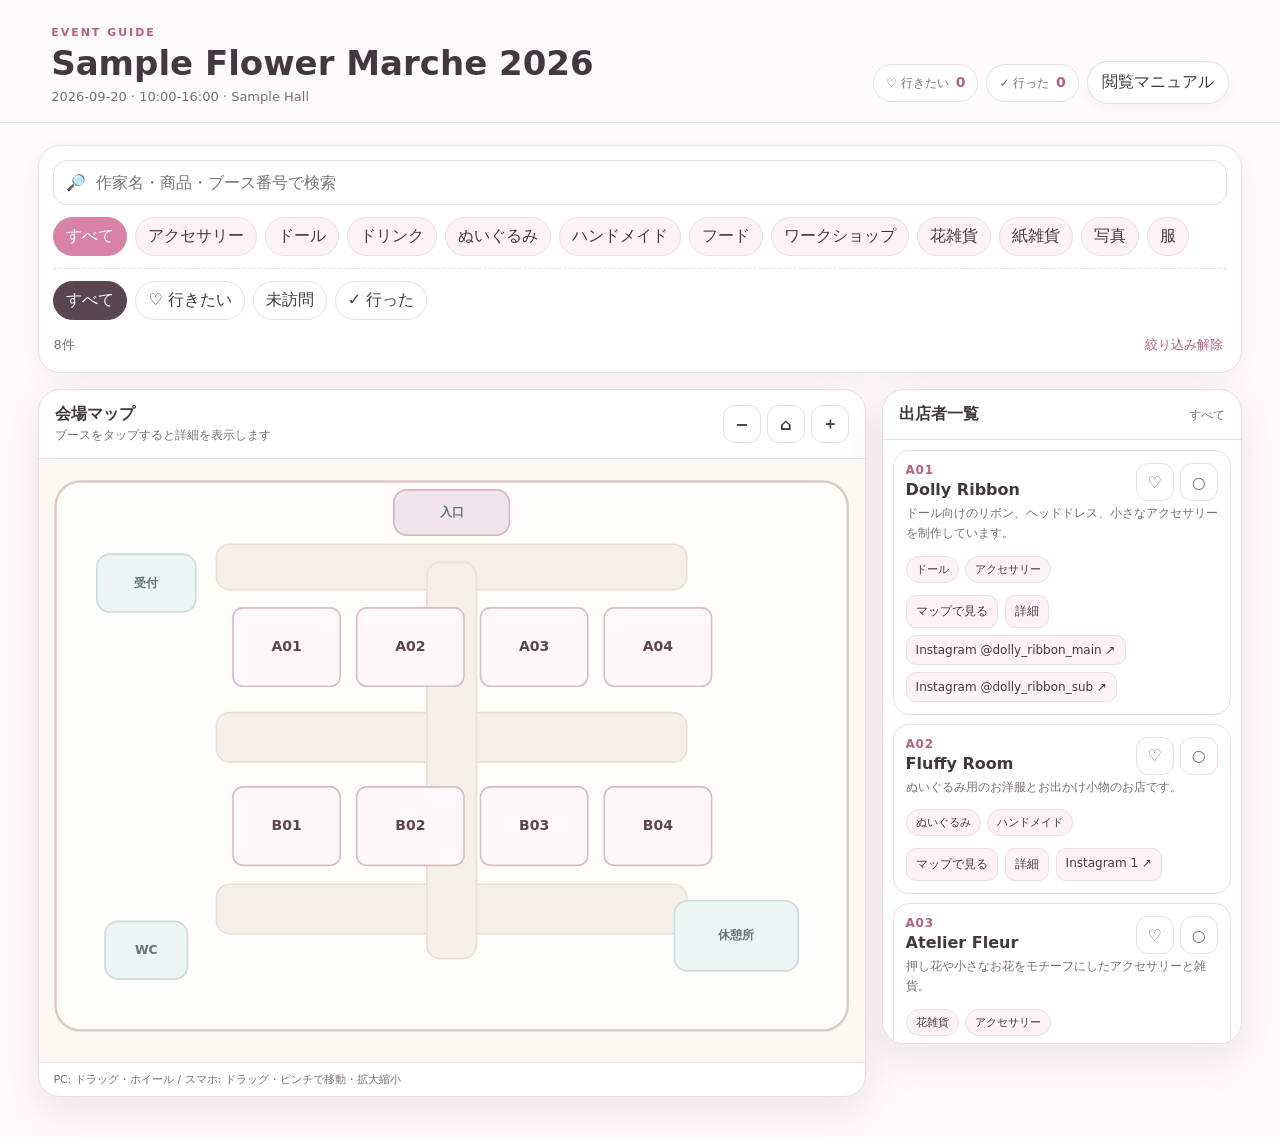
==== index.html @ e11d677e "Add files via upload" ====
<!DOCTYPE html>
<html lang="ja">
<head>
  <meta charset="UTF-8">
  <meta name="viewport" content="width=device-width, initial-scale=1.0, viewport-fit=cover">
  <meta name="theme-color" content="#f8eef3">
  <title>Marche Booth Map v1.6</title>
  <link rel="stylesheet" href="css/style.css">
</head>
<body>
  <header class="app-header">
    <div>
      <p class="eyebrow">EVENT GUIDE</p>
      <h1 id="eventName">Marche Booth Map</h1>
      <p id="eventMeta" class="event-meta"></p>
    </div>
    <div class="header-actions">
      <div class="favorite-summary" aria-label="お気に入り状況">
        <span>♡ 行きたい <strong id="favoriteCount">0</strong></span>
        <span>✓ 行った <strong id="visitedCount">0</strong></span>
      </div>
      <a class="soft-button" href="manual/viewer_manual.html" target="_blank" rel="noopener">閲覧マニュアル</a>
    </div>
  </header>

  <main class="app-shell">
    <section class="control-panel" aria-label="検索と絞り込み">
      <label class="search-box">
        <span>🔎</span>
        <input id="searchInput" type="search" placeholder="作家名・商品・ブース番号で検索" autocomplete="off">
      </label>
      <div id="categoryFilters" class="category-filters" aria-label="カテゴリ"></div>
      <div class="favorite-mode-bar" aria-label="お気に入り表示切替">
        <button class="mode-chip active" type="button" data-view-mode="all">すべて</button>
        <button class="mode-chip" type="button" data-view-mode="favorites">♡ 行きたい</button>
        <button class="mode-chip" type="button" data-view-mode="unvisited">未訪問</button>
        <button class="mode-chip" type="button" data-view-mode="visited">✓ 行った</button>
      </div>
      <div class="result-summary">
        <span id="resultCount">0件</span>
        <button id="clearFiltersBtn" class="text-button" type="button">絞り込み解除</button>
      </div>
    </section>

    <section class="main-grid">
      <div class="map-card">
        <div class="map-toolbar">
          <div>
            <strong>会場マップ</strong>
            <span>ブースをタップすると詳細を表示します</span>
          </div>
          <div class="zoom-controls" aria-label="地図操作">
            <button id="zoomOutBtn" type="button" aria-label="縮小">−</button>
            <button id="resetViewBtn" type="button" aria-label="全体表示">⌂</button>
            <button id="zoomInBtn" type="button" aria-label="拡大">＋</button>
          </div>
        </div>
        <div id="mapViewport" class="map-viewport" tabindex="0" aria-label="会場マップ。ドラッグで移動できます">
          <svg id="venueMap" class="venue-map" viewBox="0 0 1000 700" role="img" aria-labelledby="mapTitle mapDesc">
            <title id="mapTitle">マルシェ会場マップ</title>
            <desc id="mapDesc">入口、通路、設備、出店ブースを表示した会場図です。</desc>
            <g id="mapContent"></g>
          </svg>
        </div>
        <p class="map-hint">PC: ドラッグ・ホイール / スマホ: ドラッグ・ピンチで移動・拡大縮小</p>
      </div>

      <aside class="list-card">
        <div class="list-header">
          <strong>出店者一覧</strong>
          <span id="listModeLabel">すべて</span>
        </div>
        <div id="exhibitorList" class="exhibitor-list"></div>
      </aside>
    </section>
  </main>

  <div id="detailBackdrop" class="detail-backdrop" hidden></div>
  <section id="detailSheet" class="detail-sheet" aria-live="polite" aria-label="出店者詳細" hidden>
    <button id="closeDetailBtn" class="close-button" type="button" aria-label="閉じる">×</button>
    <div id="detailContent"></div>
  </section>

  <div id="toast" class="toast" role="status" aria-live="polite"></div>

  <script src="js/config.js"></script>
  <script src="js/app.js"></script>
</body>
</html>
---- css/style.css ----
[hidden] { display: none !important; }
:root {
  --bg: #fffafc;
  --surface: #ffffff;
  --surface-soft: #fdf3f7;
  --line: #eadde4;
  --text: #433840;
  --muted: #7b6d76;
  --accent: #d883a5;
  --accent-deep: #b85f82;
  --accent-soft: #f5dce6;
  --shadow: 0 14px 40px rgba(95, 63, 78, 0.12);
  --radius: 22px;
}
* { box-sizing: border-box; }
html, body { margin: 0; min-height: 100%; font-family: "Yu Gothic UI", "Meiryo", system-ui, sans-serif; color: var(--text); background: var(--bg); }
button, input, a { font: inherit; }
button, a { -webkit-tap-highlight-color: transparent; }
.app-header { display:flex; justify-content:space-between; gap:24px; align-items:flex-end; padding:26px clamp(18px,4vw,54px) 18px; border-bottom:1px solid var(--line); background:rgba(255,250,252,.94); position:sticky; top:0; z-index:20; backdrop-filter:blur(12px); }
.eyebrow { margin:0 0 4px; font-size:11px; letter-spacing:.18em; color:var(--accent-deep); font-weight:700; }
h1 { margin:0; font-size:clamp(22px,3vw,34px); }
.event-meta { margin:6px 0 0; color:var(--muted); font-size:13px; }
.header-actions { display:flex; gap:8px; flex-wrap:wrap; }
.soft-button { border:1px solid var(--line); background:var(--surface); color:var(--text); text-decoration:none; padding:10px 14px; border-radius:999px; cursor:pointer; box-shadow:0 4px 12px rgba(95,63,78,.05); }
.soft-button:hover { border-color:#d7bcc8; background:var(--surface-soft); }
.app-shell { padding:22px clamp(14px,3vw,40px) 40px; max-width:1500px; margin:0 auto; }
.control-panel { background:var(--surface); border:1px solid var(--line); border-radius:var(--radius); padding:14px; box-shadow:0 8px 26px rgba(95,63,78,.06); margin-bottom:16px; }
.search-box { display:flex; align-items:center; gap:10px; background:#fff; border:1px solid var(--line); border-radius:14px; padding:0 12px; }
.search-box input { width:100%; border:0; outline:0; padding:12px 0; background:transparent; color:var(--text); }
.category-filters { display:flex; gap:8px; flex-wrap:wrap; margin-top:12px; }
.category-chip { border:1px solid var(--line); background:var(--surface-soft); color:var(--text); padding:8px 12px; border-radius:999px; cursor:pointer; }
.category-chip.active { background:var(--accent); border-color:var(--accent); color:white; }
.result-summary { display:flex; justify-content:space-between; align-items:center; margin-top:12px; color:var(--muted); font-size:13px; }
.text-button { border:0; background:none; color:var(--accent-deep); cursor:pointer; padding:4px; }
.main-grid { display:grid; grid-template-columns:minmax(0,1fr) 360px; gap:16px; align-items:start; }
.map-card, .list-card { background:var(--surface); border:1px solid var(--line); border-radius:var(--radius); box-shadow:var(--shadow); overflow:hidden; }
.map-toolbar, .list-header { padding:14px 16px; display:flex; justify-content:space-between; gap:14px; align-items:center; border-bottom:1px solid var(--line); }
.map-toolbar strong, .list-header strong { display:block; }
.map-toolbar span, .list-header span { display:block; margin-top:2px; color:var(--muted); font-size:12px; }
.zoom-controls { display:flex; gap:6px; }
.zoom-controls button { width:38px; height:38px; border-radius:12px; border:1px solid var(--line); background:#fff; cursor:pointer; font-weight:700; color:var(--text); }
.map-viewport { position:relative; overflow:hidden; height:min(67vh,720px); min-height:480px; touch-action:none; background:#fbf8f4; cursor:grab; }
.map-viewport.dragging { cursor:grabbing; }
.venue-map { width:100%; height:100%; transform-origin:0 0; user-select:none; }
.map-hint { margin:0; padding:9px 14px; border-top:1px solid var(--line); color:var(--muted); font-size:11px; }
.exhibitor-list { max-height:min(67vh,720px); overflow:auto; padding:10px; }
.exhibitor-item { border:1px solid var(--line); border-radius:16px; padding:12px; margin-bottom:9px; background:#fff; transition:.18s ease; }
.exhibitor-item:hover { transform:translateY(-1px); border-color:#d9bdc9; box-shadow:0 8px 18px rgba(95,63,78,.07); }
.exhibitor-top { display:flex; justify-content:space-between; gap:10px; align-items:flex-start; }
.booth-label { font-size:12px; font-weight:800; letter-spacing:.06em; color:var(--accent-deep); }
.exhibitor-name { margin:3px 0 5px; font-size:16px; }
.exhibitor-desc { color:var(--muted); font-size:12px; line-height:1.65; margin:0; }
.item-actions { display:flex; gap:7px; margin-top:10px; flex-wrap:wrap; }
.item-actions button, .item-actions a { border:1px solid var(--line); background:var(--surface-soft); color:var(--text); border-radius:10px; padding:7px 9px; text-decoration:none; cursor:pointer; font-size:12px; }
.favorite-button.active { background:#fff0f5; color:#b84f78; border-color:#efbed0; }
.empty-state { color:var(--muted); text-align:center; padding:35px 14px; line-height:1.8; }
.detail-backdrop { position:fixed; inset:0; background:rgba(48,36,43,.25); z-index:49; }
.detail-sheet { position:fixed; z-index:50; top:92px; right:22px; width:min(420px,calc(100vw - 28px)); max-height:calc(100vh - 115px); overflow:auto; background:white; border:1px solid var(--line); border-radius:24px; box-shadow:0 24px 70px rgba(57,39,49,.24); padding:22px; }
.close-button { position:absolute; top:12px; right:12px; width:34px; height:34px; border-radius:50%; border:1px solid var(--line); background:white; cursor:pointer; font-size:20px; }
.detail-booth { color:var(--accent-deep); font-weight:800; letter-spacing:.08em; font-size:13px; }
.detail-title { font-size:25px; margin:5px 42px 8px 0; }
.detail-description { color:var(--muted); line-height:1.8; }
.tags { display:flex; gap:6px; flex-wrap:wrap; margin:12px 0; }
.tag { padding:5px 9px; background:var(--surface-soft); border:1px solid var(--line); border-radius:999px; font-size:11px; }
.detail-links { display:grid; grid-template-columns:1fr 1fr; gap:8px; margin-top:16px; }
.detail-links a, .detail-links button { text-align:center; border-radius:12px; padding:10px; border:1px solid var(--line); background:#fff; color:var(--text); text-decoration:none; cursor:pointer; }
.detail-links .primary { background:var(--accent); border-color:var(--accent); color:white; }
.toast { position:fixed; left:50%; bottom:22px; transform:translate(-50%,20px); opacity:0; pointer-events:none; background:#433840; color:white; padding:10px 16px; border-radius:999px; z-index:80; transition:.2s ease; font-size:13px; }
.toast.show { opacity:1; transform:translate(-50%,0); }
/* SVG */
.venue-bg { fill:#fffdfa; stroke:#d8ccc4; stroke-width:3; }
.zone-label { fill:#8c777f; font-size:18px; font-weight:700; letter-spacing:.08em; }
.aisle { fill:#f5efe9; stroke:#eadfd6; stroke-width:2; }
.facility { fill:#edf4f4; stroke:#cbdcdc; stroke-width:2; }
.facility-text { fill:#5f7575; font-size:15px; font-weight:700; text-anchor:middle; dominant-baseline:middle; }
.entrance { fill:#f1e5ec; stroke:#d8b5c5; stroke-width:2; }
.booth rect { fill:#fff7fa; stroke:#d9bdc9; stroke-width:2; rx:12; transition:.15s ease; }
.booth text { fill:#5b4650; font-size:17px; font-weight:800; text-anchor:middle; dominant-baseline:middle; pointer-events:none; }
.booth { cursor:pointer; }
.booth:hover rect { fill:#f9e7ee; stroke:#c9819f; stroke-width:3; }
.booth.filtered-out { opacity:.18; }
.booth.match rect { fill:#f7d8e4; stroke:#c86f92; stroke-width:4; }
.booth.favorite rect { stroke:#d29542; stroke-width:4; stroke-dasharray:8 5; }
.booth.selected rect { fill:#efbdd0; stroke:#a94b70; stroke-width:5; }
.booth .heart { fill:#c26c8d; font-size:14px; }
@media (max-width: 920px) {
  .app-header { position:static; align-items:flex-start; flex-direction:column; gap:12px; }
  .main-grid { grid-template-columns:1fr; }
  .list-card { order:2; }
  .exhibitor-list { max-height:none; }
  .map-viewport { min-height:430px; height:60vh; }
  .detail-sheet { top:auto; right:10px; left:10px; bottom:10px; width:auto; max-height:72vh; border-radius:24px; }
}
@media (max-width: 560px) {
  .app-header { padding:20px 14px 14px; }
  .app-shell { padding:12px 10px 28px; }
  .map-toolbar { align-items:flex-start; }
  .map-toolbar > div:first-child span { max-width:190px; }
  .map-viewport { min-height:390px; height:54vh; }
  .detail-links { grid-template-columns:1fr; }
}

/* v1.5 favorite / visit planner */
.favorite-summary { display:flex; gap:8px; flex-wrap:wrap; align-items:center; }
.favorite-summary span { border:1px solid var(--line); background:var(--surface); border-radius:999px; padding:9px 12px; font-size:12px; color:var(--muted); white-space:nowrap; }
.favorite-summary strong { color:var(--accent-deep); margin-left:3px; font-size:14px; }
.favorite-mode-bar { display:flex; gap:8px; flex-wrap:wrap; margin-top:12px; padding-top:12px; border-top:1px dashed var(--line); }
.mode-chip { border:1px solid var(--line); background:#fff; color:var(--text); padding:8px 12px; border-radius:999px; cursor:pointer; }
.mode-chip.active { background:#594651; border-color:#594651; color:#fff; }
.quick-state-actions { display:flex; gap:6px; }
.favorite-button, .visited-button { width:38px; height:38px; border-radius:12px; border:1px solid var(--line); background:#fff; color:var(--muted); cursor:pointer; font-weight:800; }
.favorite-button.active { background:#fff0f5; color:#b84f78; border-color:#efbed0; }
.visited-button.active { background:#edf7f0; color:#397652; border-color:#b9d9c5; }
.exhibitor-item.is-visited { background:#fbfdfb; }
.status-badge { display:inline-flex; align-items:center; padding:4px 8px; border-radius:999px; margin:2px 5px 2px 0; font-size:10px; font-weight:700; border:1px solid var(--line); }
.status-badge.favorite { color:#ad5577; background:#fff0f5; border-color:#efcad8; }
.status-badge.visited { color:#397652; background:#edf7f0; border-color:#c5dfce; }
.status-badge.neutral { color:var(--muted); background:#fafafa; }
.detail-status { margin:5px 0 8px; }
.favorite-actions { margin-top:18px; }
.detail-links .visited-primary { background:#5d8f70; border-color:#5d8f70; color:#fff; }
.booth.visited rect { fill:#eef7f1; stroke:#5f9372; stroke-width:4; }
.booth.favorite:not(.visited) rect { stroke:#d29542; stroke-width:4; stroke-dasharray:8 5; }
.booth .status-mark { fill:#9b5873; font-size:16px; font-weight:900; text-anchor:end; dominant-baseline:middle; pointer-events:none; }
.booth.visited .status-mark { fill:#397652; }
.booth.selected rect { fill:#efbdd0; stroke:#a94b70; stroke-width:5; }
@media (max-width: 920px) {
  .favorite-summary { width:100%; }
}
@media (max-width: 560px) {
  .favorite-mode-bar { display:grid; grid-template-columns:1fr 1fr; }
  .mode-chip { width:100%; }
}
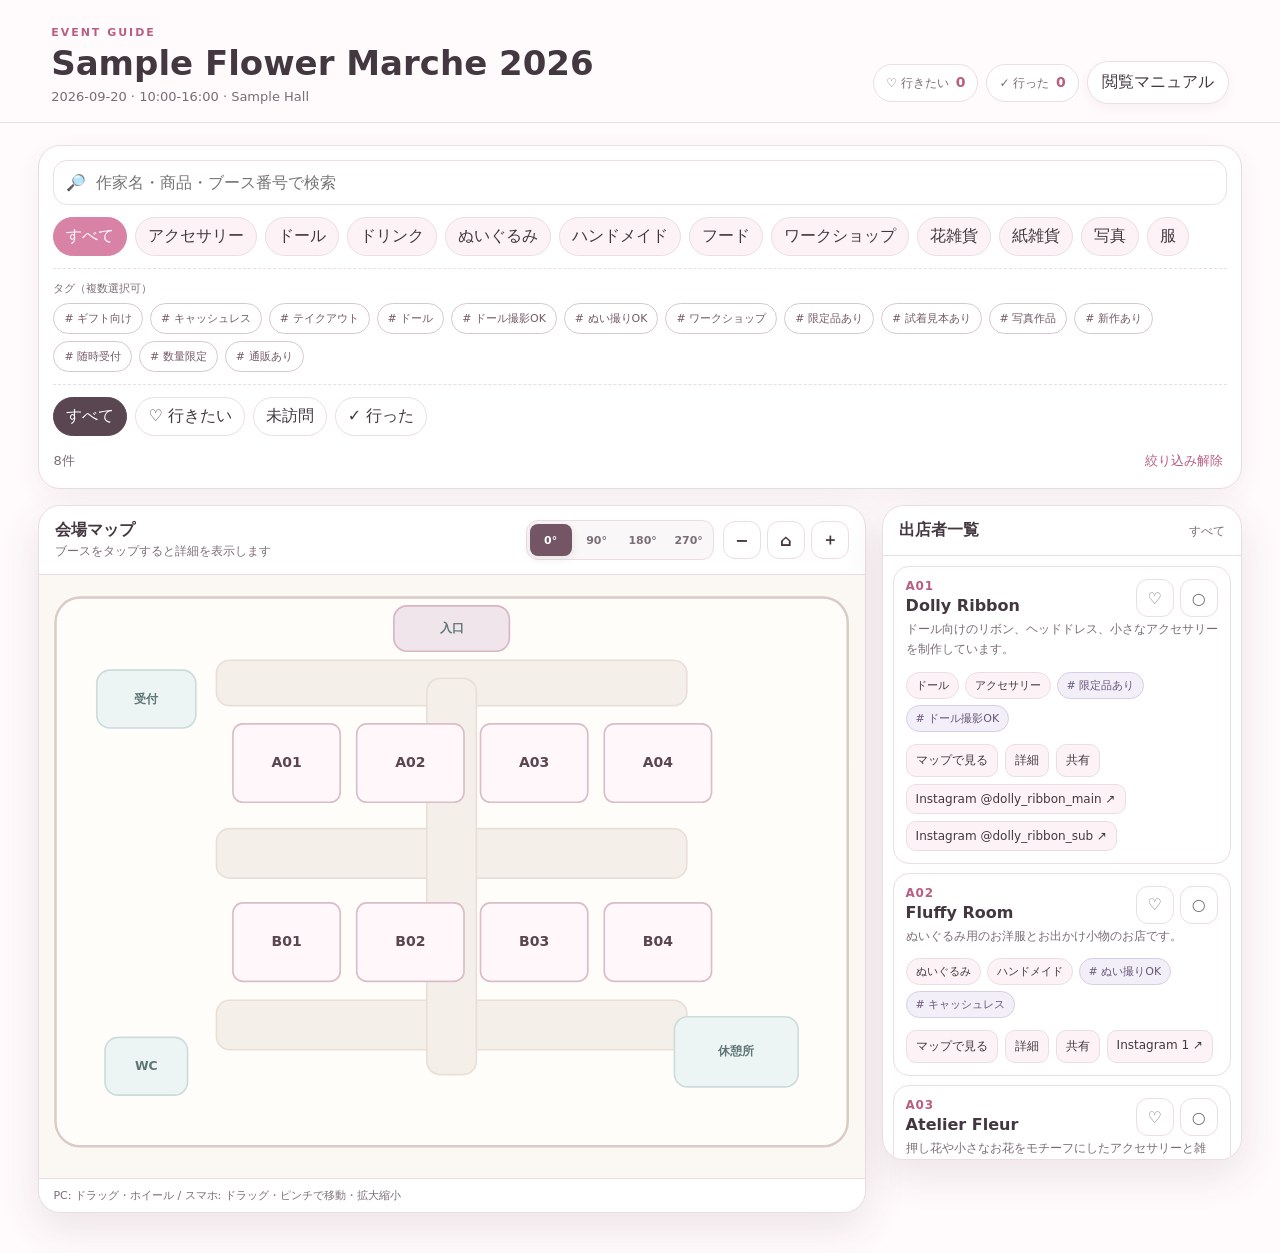
==== commit 154485f5: "Add files via upload" ====
--- a/index.html
+++ b/index.html
@@ -4,7 +4,7 @@
   <meta charset="UTF-8">
   <meta name="viewport" content="width=device-width, initial-scale=1.0, viewport-fit=cover">
   <meta name="theme-color" content="#f8eef3">
-  <title>Marche Booth Map v1.6</title>
+  <title>Marche Booth Map v1.7</title>
   <link rel="stylesheet" href="css/style.css">
 </head>
 <body>
@@ -30,6 +30,7 @@
         <input id="searchInput" type="search" placeholder="作家名・商品・ブース番号で検索" autocomplete="off">
       </label>
       <div id="categoryFilters" class="category-filters" aria-label="カテゴリ"></div>
+      <div class="tag-filter-section"><span class="filter-label">タグ（複数選択可）</span><div id="tagFilters" class="tag-filters" aria-label="タグ"></div></div>
       <div class="favorite-mode-bar" aria-label="お気に入り表示切替">
         <button class="mode-chip active" type="button" data-view-mode="all">すべて</button>
         <button class="mode-chip" type="button" data-view-mode="favorites">♡ 行きたい</button>
@@ -49,17 +50,17 @@
             <strong>会場マップ</strong>
             <span>ブースをタップすると詳細を表示します</span>
           </div>
-          <div class="zoom-controls" aria-label="地図操作">
+          <div class="map-action-stack"><div class="rotation-controls" aria-label="地図の方向"><button type="button" data-rotation="0" class="active">0°</button><button type="button" data-rotation="90">90°</button><button type="button" data-rotation="180">180°</button><button type="button" data-rotation="270">270°</button></div><div class="zoom-controls" aria-label="地図操作">
             <button id="zoomOutBtn" type="button" aria-label="縮小">−</button>
             <button id="resetViewBtn" type="button" aria-label="全体表示">⌂</button>
             <button id="zoomInBtn" type="button" aria-label="拡大">＋</button>
-          </div>
+          </div></div>
         </div>
         <div id="mapViewport" class="map-viewport" tabindex="0" aria-label="会場マップ。ドラッグで移動できます">
           <svg id="venueMap" class="venue-map" viewBox="0 0 1000 700" role="img" aria-labelledby="mapTitle mapDesc">
             <title id="mapTitle">マルシェ会場マップ</title>
             <desc id="mapDesc">入口、通路、設備、出店ブースを表示した会場図です。</desc>
-            <g id="mapContent"></g>
+            <g id="mapRotationLayer"><g id="mapContent"></g></g>
           </svg>
         </div>
         <p class="map-hint">PC: ドラッグ・ホイール / スマホ: ドラッグ・ピンチで移動・拡大縮小</p>
--- a/css/style.css
+++ b/css/style.css
@@ -131,3 +131,21 @@
   .favorite-mode-bar { display:grid; grid-template-columns:1fr 1fr; }
   .mode-chip { width:100%; }
 }
+
+/* v1.7 share / tag filter / map rotation */
+.tag-filter-section { margin-top:12px; padding-top:12px; border-top:1px dashed var(--line); }
+.filter-label { display:block; color:var(--muted); font-size:11px; margin-bottom:7px; }
+.tag-filters { display:flex; gap:7px; flex-wrap:wrap; }
+.tag-filter-chip { border:1px solid #d9c7d0; background:#fff; color:#735966; padding:7px 10px; border-radius:999px; cursor:pointer; font-size:11px; }
+.tag-filter-chip.active { background:#785c6b; color:#fff; border-color:#785c6b; }
+.filter-empty { color:var(--muted); font-size:11px; }
+.feature-tag { background:#f3eff8; border-color:#d8cde6; color:#68557a; }
+.map-action-stack { display:flex; align-items:center; gap:9px; flex-wrap:wrap; justify-content:flex-end; }
+.rotation-controls { display:flex; gap:4px; padding:3px; border:1px solid var(--line); border-radius:12px; background:#faf7f8; }
+.rotation-controls button { min-width:42px; height:32px; border:0; border-radius:8px; background:transparent; color:var(--muted); cursor:pointer; font-size:11px; font-weight:700; }
+.rotation-controls button.active { background:#745565; color:#fff; box-shadow:0 2px 8px rgba(72,48,61,.12); }
+@media (max-width: 560px) {
+  .map-action-stack { width:100%; justify-content:flex-start; }
+  .rotation-controls { order:2; width:100%; }
+  .rotation-controls button { flex:1; }
+}
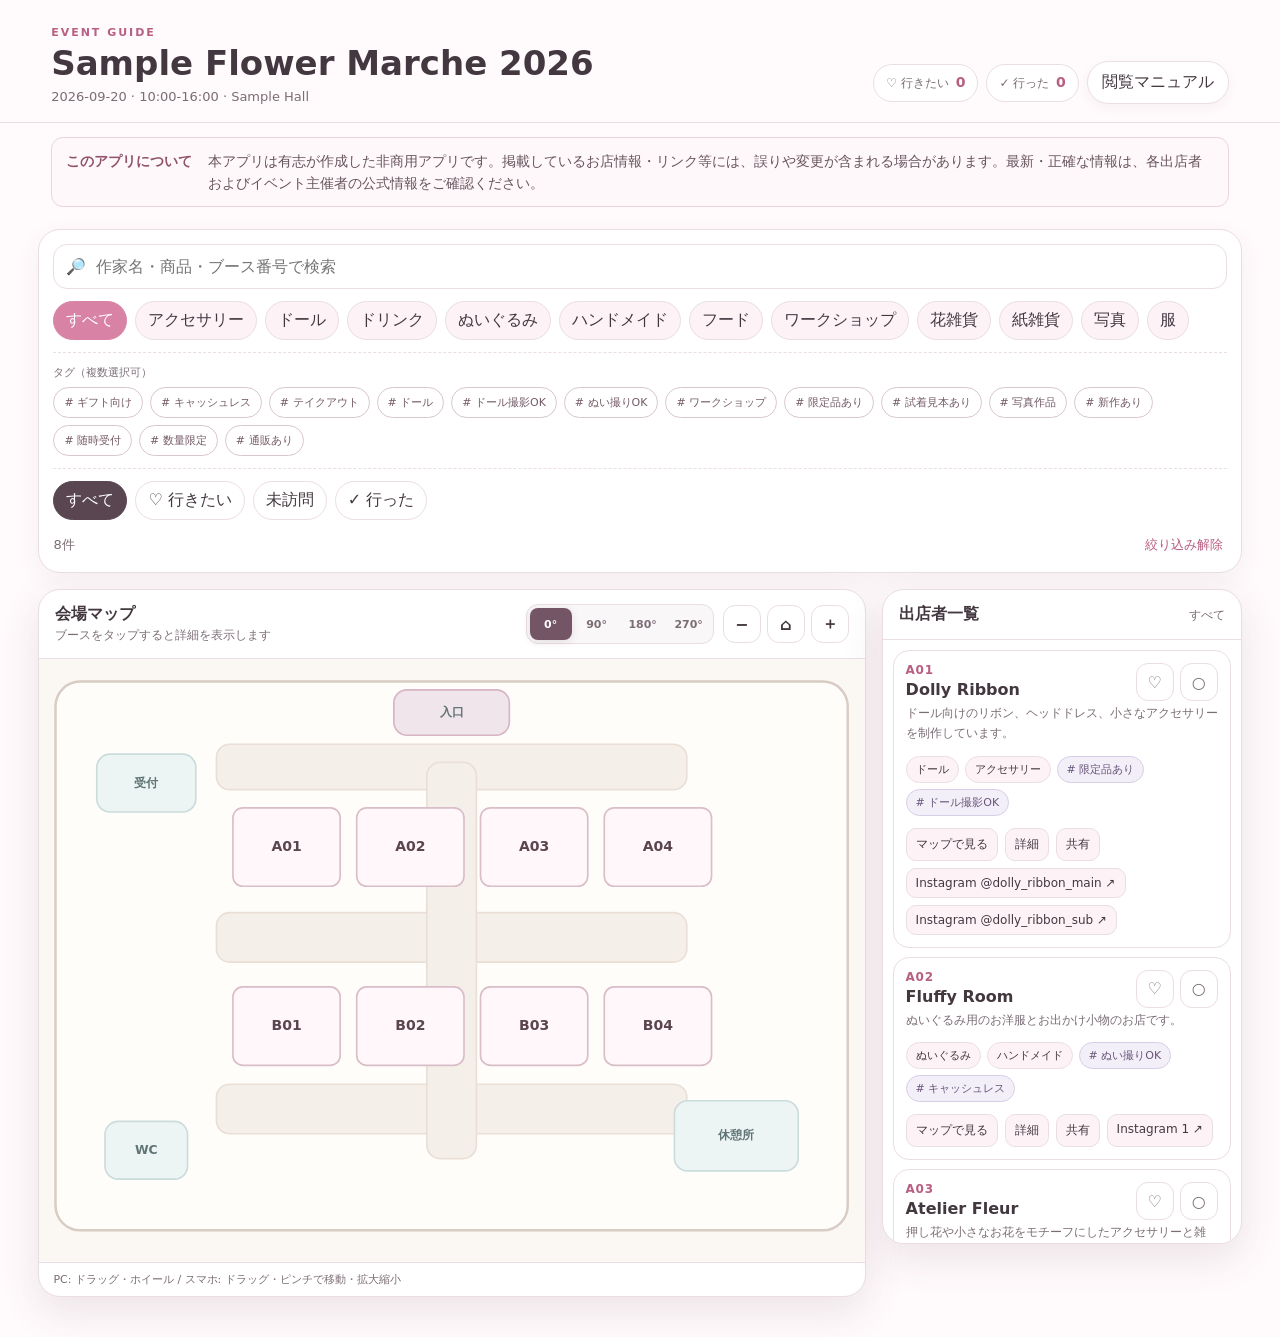
==== commit ba595f3d: "Add files via upload" ====
--- a/index.html
+++ b/index.html
@@ -4,7 +4,7 @@
   <meta charset="UTF-8">
   <meta name="viewport" content="width=device-width, initial-scale=1.0, viewport-fit=cover">
   <meta name="theme-color" content="#f8eef3">
-  <title>Marche Booth Map v1.7</title>
+  <title>Marche Booth Map v1.7.1</title>
   <link rel="stylesheet" href="css/style.css">
 </head>
 <body>
@@ -22,6 +22,11 @@
       <a class="soft-button" href="manual/viewer_manual.html" target="_blank" rel="noopener">閲覧マニュアル</a>
     </div>
   </header>
+
+  <section class="app-disclaimer" aria-label="このアプリについて">
+    <strong>このアプリについて</strong>
+    <span>本アプリは有志が作成した非商用アプリです。掲載しているお店情報・リンク等には、誤りや変更が含まれる場合があります。最新・正確な情報は、各出店者およびイベント主催者の公式情報をご確認ください。</span>
+  </section>
 
   <main class="app-shell">
     <section class="control-panel" aria-label="検索と絞り込み">
--- a/css/style.css
+++ b/css/style.css
@@ -149,3 +149,22 @@
   .rotation-controls { order:2; width:100%; }
   .rotation-controls button { flex:1; }
 }
+
+/* v1.7.1 non-commercial / information disclaimer */
+.app-disclaimer {
+  display:flex;
+  gap:10px 16px;
+  align-items:flex-start;
+  margin:14px clamp(18px,4vw,54px) 0;
+  padding:12px 14px;
+  border:1px solid #ead5df;
+  border-radius:12px;
+  background:#fff8fb;
+  color:#67545d;
+  font-size:.86rem;
+  line-height:1.6;
+}
+.app-disclaimer strong { color:#8f526a; white-space:nowrap; }
+@media (max-width: 680px) {
+  .app-disclaimer { margin:10px 14px 0; flex-direction:column; gap:4px; }
+}
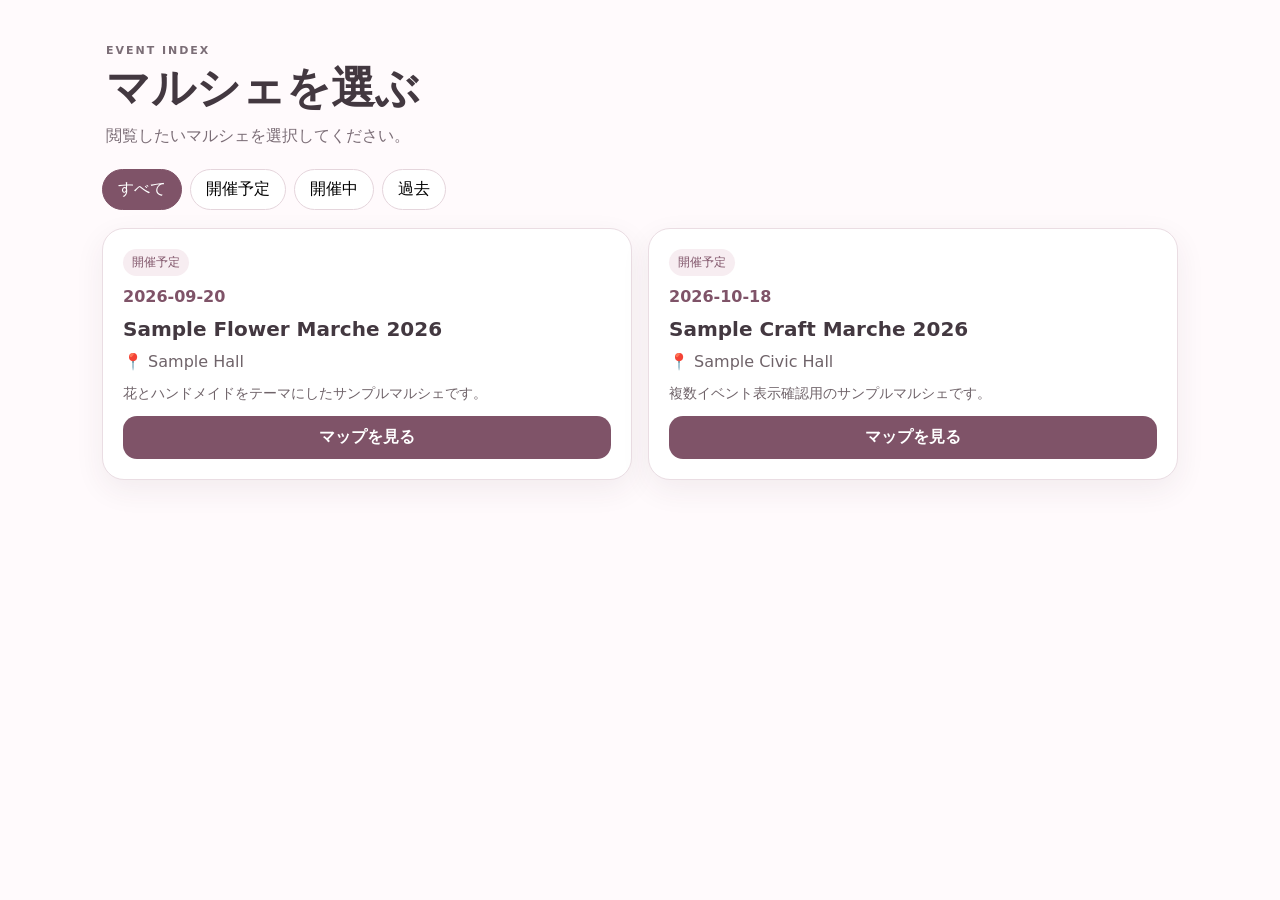
==== commit fe0e94b7: "Add files via upload" ====
--- a/index.html
+++ b/index.html
@@ -4,17 +4,34 @@
   <meta charset="UTF-8">
   <meta name="viewport" content="width=device-width, initial-scale=1.0, viewport-fit=cover">
   <meta name="theme-color" content="#f8eef3">
-  <title>Marche Booth Map v1.7.1</title>
+  <title>Marche Booth Map v1.8</title>
   <link rel="stylesheet" href="css/style.css">
 </head>
 <body>
-  <header class="app-header">
+  <section id="eventPicker" class="event-picker" aria-label="マルシェ選択">
+    <div class="event-picker-head">
+      <p class="eyebrow">EVENT INDEX</p>
+      <h1>マルシェを選ぶ</h1>
+      <p>閲覧したいマルシェを選択してください。</p>
+    </div>
+    <div class="event-tabs" aria-label="イベント状態">
+      <button class="event-tab active" type="button" data-event-status="all">すべて</button>
+      <button class="event-tab" type="button" data-event-status="upcoming">開催予定</button>
+      <button class="event-tab" type="button" data-event-status="ongoing">開催中</button>
+      <button class="event-tab" type="button" data-event-status="past">過去</button>
+    </div>
+    <div id="eventList" class="event-list"></div>
+  </section>
+
+  <div id="appContent" hidden>
+<header class="app-header">
     <div>
       <p class="eyebrow">EVENT GUIDE</p>
       <h1 id="eventName">Marche Booth Map</h1>
       <p id="eventMeta" class="event-meta"></p>
     </div>
     <div class="header-actions">
+      <a class="soft-button" href="./" id="eventListLink">← マルシェ一覧</a>
       <div class="favorite-summary" aria-label="お気に入り状況">
         <span>♡ 行きたい <strong id="favoriteCount">0</strong></span>
         <span>✓ 行った <strong id="visitedCount">0</strong></span>
@@ -89,6 +106,8 @@
 
   <div id="toast" class="toast" role="status" aria-live="polite"></div>
 
+  </div>
+
   <script src="js/config.js"></script>
   <script src="js/app.js"></script>
 </body>
--- a/css/style.css
+++ b/css/style.css
@@ -168,3 +168,6 @@
 @media (max-width: 680px) {
   .app-disclaimer { margin:10px 14px 0; flex-direction:column; gap:4px; }
 }
+
+/* v1.8 multiple events */
+.event-picker{max-width:1120px;margin:0 auto;padding:34px 22px 60px}.event-picker-head{padding:10px 4px 22px}.event-picker-head h1{margin:2px 0 8px;font-size:clamp(28px,4vw,44px)}.event-picker-head p{margin:0;color:var(--muted,#776b71)}.event-tabs{display:flex;gap:8px;flex-wrap:wrap;margin:0 0 18px}.event-tab{border:1px solid #e5d5dc;background:#fff;border-radius:999px;padding:9px 15px;cursor:pointer}.event-tab.active{background:#7f5368;color:#fff;border-color:#7f5368}.event-list{display:grid;grid-template-columns:repeat(auto-fit,minmax(270px,1fr));gap:16px}.event-card{display:flex;flex-direction:column;gap:11px;padding:20px;border:1px solid #eadde3;border-radius:22px;background:#fff;box-shadow:0 10px 30px rgba(76,48,61,.07)}.event-card h2{margin:0;font-size:20px}.event-card .event-date{font-weight:700;color:#7f5368}.event-card .event-venue,.event-card .event-description{color:#6f6369}.event-card .event-description{font-size:14px;line-height:1.65}.event-card .event-open{margin-top:auto;display:inline-flex;justify-content:center;text-decoration:none;background:#7f5368;color:#fff;border-radius:14px;padding:11px 14px;font-weight:700}.event-status-badge{align-self:flex-start;font-size:12px;border-radius:999px;padding:5px 9px;background:#f7edf1;color:#7f5368}.event-empty{grid-column:1/-1;padding:35px;text-align:center;border:1px dashed #dccbd3;border-radius:20px;color:#75686e;background:#fff}.header-actions #eventListLink{white-space:nowrap}
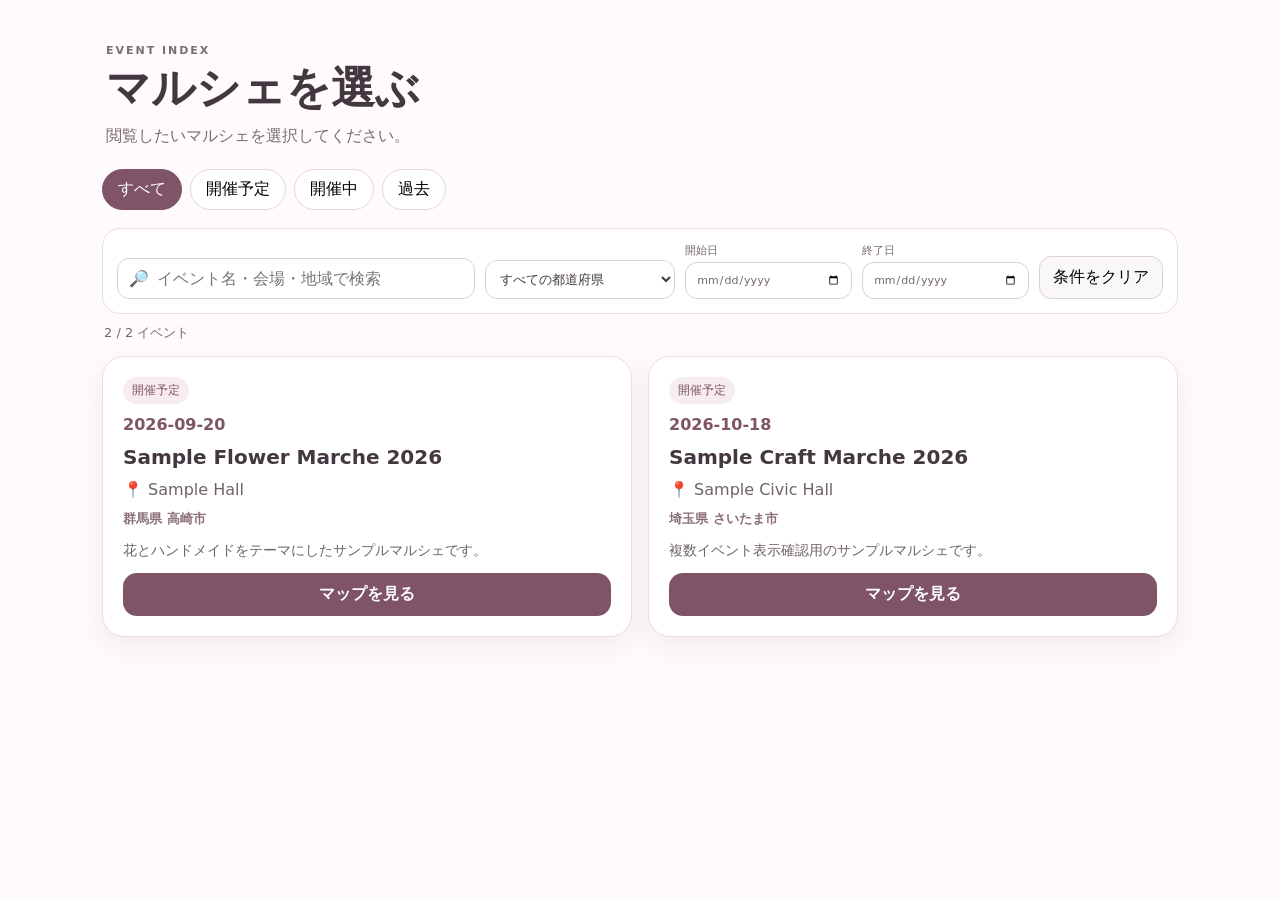
==== commit 3635ce26: "Add files via upload" ====
--- a/index.html
+++ b/index.html
@@ -4,7 +4,7 @@
   <meta charset="UTF-8">
   <meta name="viewport" content="width=device-width, initial-scale=1.0, viewport-fit=cover">
   <meta name="theme-color" content="#f8eef3">
-  <title>Marche Booth Map v1.8</title>
+  <title>Marche Booth Map v1.10</title>
   <link rel="stylesheet" href="css/style.css">
 </head>
 <body>
@@ -20,6 +20,14 @@
       <button class="event-tab" type="button" data-event-status="ongoing">開催中</button>
       <button class="event-tab" type="button" data-event-status="past">過去</button>
     </div>
+    <div class="event-search-panel">
+      <label class="event-search-box">🔎 <input id="eventSearchInput" type="search" placeholder="イベント名・会場・地域で検索"></label>
+      <select id="eventPrefectureFilter"><option value="all">すべての都道府県</option></select>
+      <label class="date-filter">開始日 <input id="eventDateFrom" type="date"></label>
+      <label class="date-filter">終了日 <input id="eventDateTo" type="date"></label>
+      <button id="clearEventFiltersBtn" class="event-clear-btn" type="button">条件をクリア</button>
+    </div>
+    <div id="eventResultSummary" class="event-result-summary"></div>
     <div id="eventList" class="event-list"></div>
   </section>
 
--- a/css/style.css
+++ b/css/style.css
@@ -150,7 +150,7 @@
   .rotation-controls button { flex:1; }
 }
 
-/* v1.7.1 non-commercial / information disclaimer */
+/* v1.10 non-commercial / information disclaimer */
 .app-disclaimer {
   display:flex;
   gap:10px 16px;
@@ -169,5 +169,10 @@
   .app-disclaimer { margin:10px 14px 0; flex-direction:column; gap:4px; }
 }
 
-/* v1.8 multiple events */
+/* v1.10 multiple events */
 .event-picker{max-width:1120px;margin:0 auto;padding:34px 22px 60px}.event-picker-head{padding:10px 4px 22px}.event-picker-head h1{margin:2px 0 8px;font-size:clamp(28px,4vw,44px)}.event-picker-head p{margin:0;color:var(--muted,#776b71)}.event-tabs{display:flex;gap:8px;flex-wrap:wrap;margin:0 0 18px}.event-tab{border:1px solid #e5d5dc;background:#fff;border-radius:999px;padding:9px 15px;cursor:pointer}.event-tab.active{background:#7f5368;color:#fff;border-color:#7f5368}.event-list{display:grid;grid-template-columns:repeat(auto-fit,minmax(270px,1fr));gap:16px}.event-card{display:flex;flex-direction:column;gap:11px;padding:20px;border:1px solid #eadde3;border-radius:22px;background:#fff;box-shadow:0 10px 30px rgba(76,48,61,.07)}.event-card h2{margin:0;font-size:20px}.event-card .event-date{font-weight:700;color:#7f5368}.event-card .event-venue,.event-card .event-description{color:#6f6369}.event-card .event-description{font-size:14px;line-height:1.65}.event-card .event-open{margin-top:auto;display:inline-flex;justify-content:center;text-decoration:none;background:#7f5368;color:#fff;border-radius:14px;padding:11px 14px;font-weight:700}.event-status-badge{align-self:flex-start;font-size:12px;border-radius:999px;padding:5px 9px;background:#f7edf1;color:#7f5368}.event-empty{grid-column:1/-1;padding:35px;text-align:center;border:1px dashed #dccbd3;border-radius:20px;color:#75686e;background:#fff}.header-actions #eventListLink{white-space:nowrap}
+
+/* v1.10 event search / region / date filters */
+.event-search-panel{display:grid;grid-template-columns:minmax(240px,1.5fr) minmax(170px,.8fr) minmax(165px,.7fr) minmax(165px,.7fr) auto;gap:10px;align-items:end;margin:0 0 10px;padding:14px;border:1px solid #eadde3;border-radius:18px;background:#fff}
+.event-search-box{display:flex;align-items:center;gap:8px;border:1px solid #dfd0d7;border-radius:12px;padding:0 11px;background:#fff}.event-search-box input{width:100%;border:0;outline:0;padding:10px 0;background:transparent}.event-search-panel select,.date-filter input{border:1px solid #dfd0d7;border-radius:12px;padding:10px;background:#fff;color:inherit}.date-filter{display:flex;flex-direction:column;gap:4px;font-size:11px;color:#75686e}.event-clear-btn{border:1px solid #dfd0d7;background:#faf7f8;border-radius:12px;padding:10px 13px;cursor:pointer}.event-result-summary{margin:4px 2px 14px;color:#75686e;font-size:13px}.event-area{font-size:13px;color:#8b6d7b;font-weight:700}
+@media(max-width:900px){.event-search-panel{grid-template-columns:1fr 1fr}.event-search-box{grid-column:1/-1}}@media(max-width:560px){.event-search-panel{grid-template-columns:1fr}.event-search-box{grid-column:auto}}
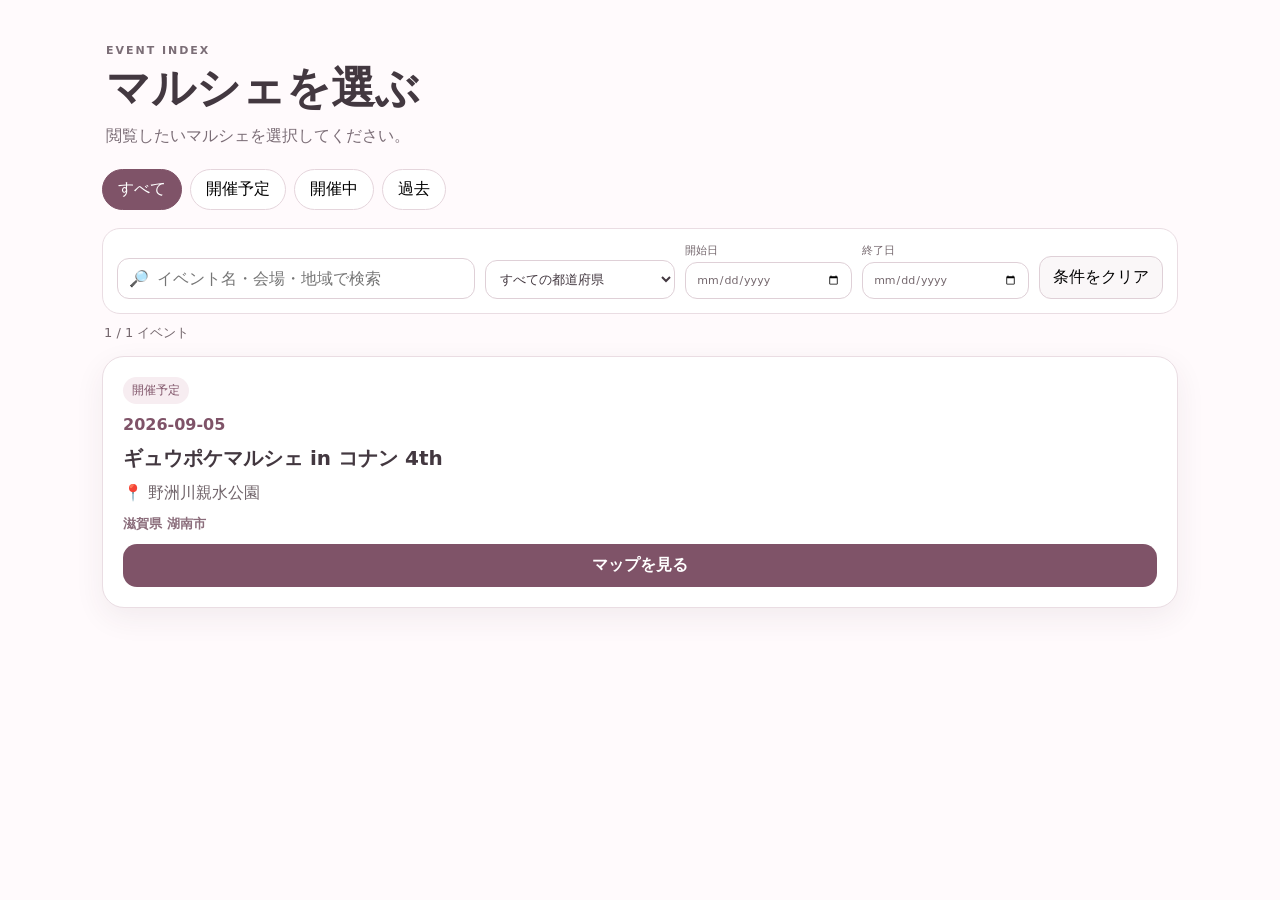
==== commit d8080283: "Add files via upload" ====
--- a/index.html
+++ b/index.html
@@ -4,7 +4,7 @@
   <meta charset="UTF-8">
   <meta name="viewport" content="width=device-width, initial-scale=1.0, viewport-fit=cover">
   <meta name="theme-color" content="#f8eef3">
-  <title>Marche Booth Map v1.10</title>
+  <title>Marche Booth Map v1.11.2</title>
   <link rel="stylesheet" href="css/style.css">
 </head>
 <body>
--- a/css/style.css
+++ b/css/style.css
@@ -150,7 +150,7 @@
   .rotation-controls button { flex:1; }
 }
 
-/* v1.10 non-commercial / information disclaimer */
+/* v1.11.1 non-commercial / information disclaimer */
 .app-disclaimer {
   display:flex;
   gap:10px 16px;
@@ -169,10 +169,14 @@
   .app-disclaimer { margin:10px 14px 0; flex-direction:column; gap:4px; }
 }
 
-/* v1.10 multiple events */
+/* v1.11.1 multiple events */
 .event-picker{max-width:1120px;margin:0 auto;padding:34px 22px 60px}.event-picker-head{padding:10px 4px 22px}.event-picker-head h1{margin:2px 0 8px;font-size:clamp(28px,4vw,44px)}.event-picker-head p{margin:0;color:var(--muted,#776b71)}.event-tabs{display:flex;gap:8px;flex-wrap:wrap;margin:0 0 18px}.event-tab{border:1px solid #e5d5dc;background:#fff;border-radius:999px;padding:9px 15px;cursor:pointer}.event-tab.active{background:#7f5368;color:#fff;border-color:#7f5368}.event-list{display:grid;grid-template-columns:repeat(auto-fit,minmax(270px,1fr));gap:16px}.event-card{display:flex;flex-direction:column;gap:11px;padding:20px;border:1px solid #eadde3;border-radius:22px;background:#fff;box-shadow:0 10px 30px rgba(76,48,61,.07)}.event-card h2{margin:0;font-size:20px}.event-card .event-date{font-weight:700;color:#7f5368}.event-card .event-venue,.event-card .event-description{color:#6f6369}.event-card .event-description{font-size:14px;line-height:1.65}.event-card .event-open{margin-top:auto;display:inline-flex;justify-content:center;text-decoration:none;background:#7f5368;color:#fff;border-radius:14px;padding:11px 14px;font-weight:700}.event-status-badge{align-self:flex-start;font-size:12px;border-radius:999px;padding:5px 9px;background:#f7edf1;color:#7f5368}.event-empty{grid-column:1/-1;padding:35px;text-align:center;border:1px dashed #dccbd3;border-radius:20px;color:#75686e;background:#fff}.header-actions #eventListLink{white-space:nowrap}
 
-/* v1.10 event search / region / date filters */
+/* v1.11.1 event search / region / date filters */
 .event-search-panel{display:grid;grid-template-columns:minmax(240px,1.5fr) minmax(170px,.8fr) minmax(165px,.7fr) minmax(165px,.7fr) auto;gap:10px;align-items:end;margin:0 0 10px;padding:14px;border:1px solid #eadde3;border-radius:18px;background:#fff}
 .event-search-box{display:flex;align-items:center;gap:8px;border:1px solid #dfd0d7;border-radius:12px;padding:0 11px;background:#fff}.event-search-box input{width:100%;border:0;outline:0;padding:10px 0;background:transparent}.event-search-panel select,.date-filter input{border:1px solid #dfd0d7;border-radius:12px;padding:10px;background:#fff;color:inherit}.date-filter{display:flex;flex-direction:column;gap:4px;font-size:11px;color:#75686e}.event-clear-btn{border:1px solid #dfd0d7;background:#faf7f8;border-radius:12px;padding:10px 13px;cursor:pointer}.event-result-summary{margin:4px 2px 14px;color:#75686e;font-size:13px}.event-area{font-size:13px;color:#8b6d7b;font-weight:700}
 @media(max-width:900px){.event-search-panel{grid-template-columns:1fr 1fr}.event-search-box{grid-column:1/-1}}@media(max-width:560px){.event-search-panel{grid-template-columns:1fr}.event-search-box{grid-column:auto}}
+
+/* v1.11.1: position-indeterminate exhibitors */
+.location-label{font-weight:700;color:#795766}
+.facility.area-selected,.entrance.area-selected{stroke:#e45f91!important;stroke-width:8!important;filter:drop-shadow(0 0 8px rgba(228,95,145,.35))}
